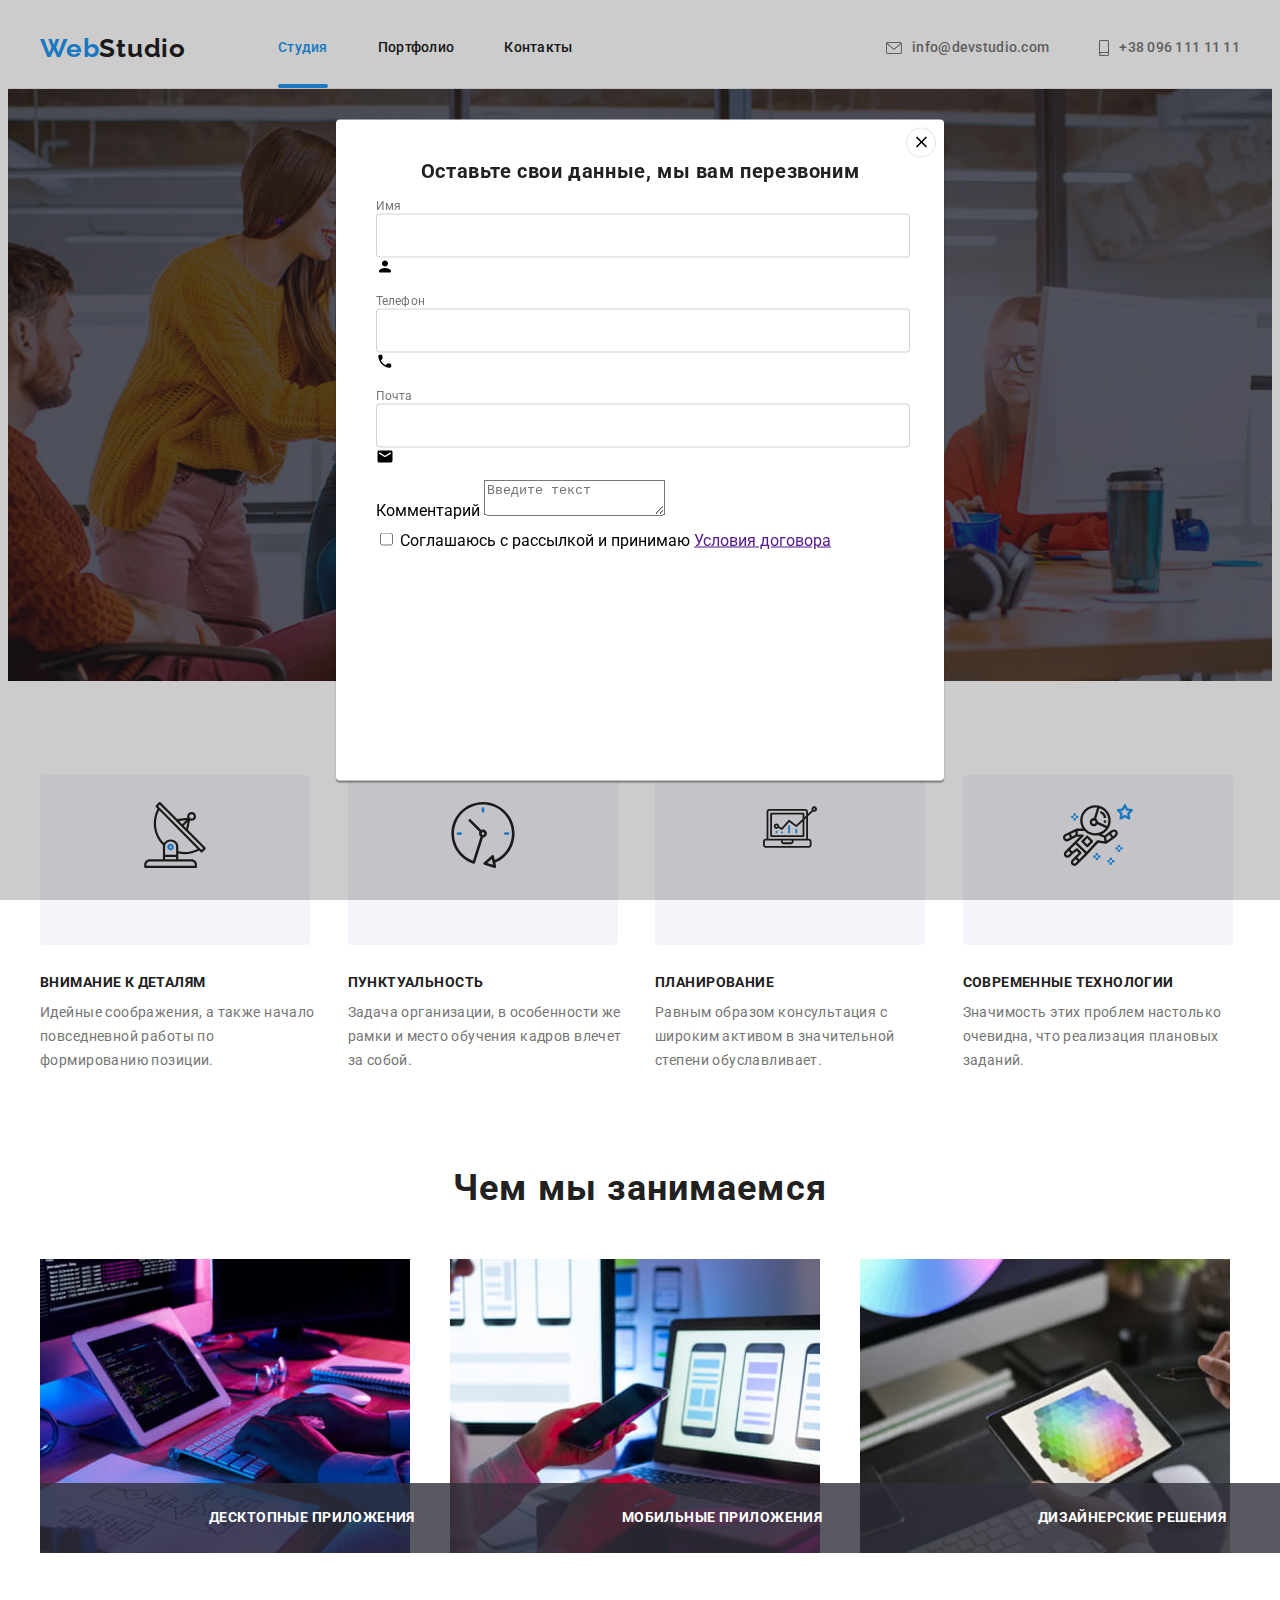
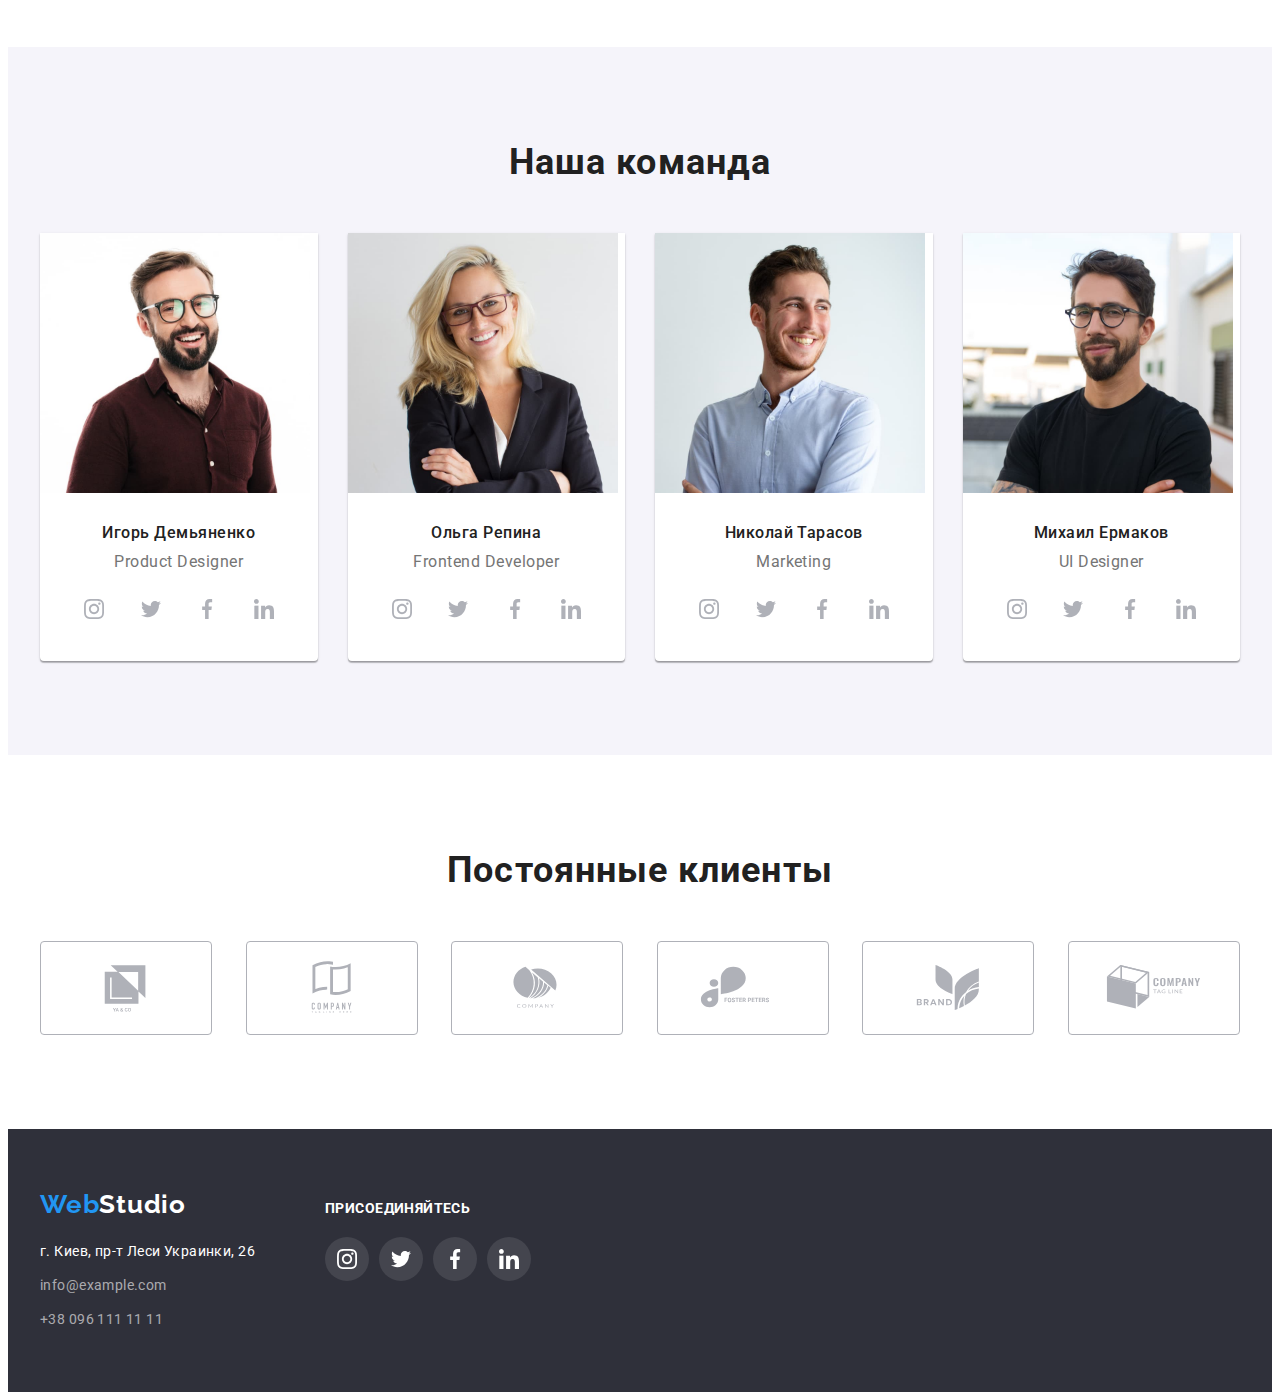
==== index.html @ 1678ad5c "Add contact form fields, svg icons" ====
<!DOCTYPE html>
<html lang="ru">
  <head>
    <meta charset="UTF-8" />
    <meta http-equiv="X-UA-Compatible" content="IE=edge" />
    <meta name="viewport" content="width=device-width, initial-scale=1.0" />
    <title>WebStudio</title>
    <link
      rel="stylesheet"
      href="https://cdnjs.cloudflare.com/ajax/libs/modern-normalize/1.1.0/modern-normalize.min.css"
      integrity="sha512-wpPYUAdjBVSE4KJnH1VR1HeZfpl1ub8YT/NKx4PuQ5NmX2tKuGu6U/JRp5y+Y8XG2tV+wKQpNHVUX03MfMFn9Q=="
      crossorigin="anonymous"
      referrerpolicy="no-referrer"
    />
    <link rel="preconnect" href="https://fonts.googleapis.com" />
    <link rel="preconnect" href="https://fonts.gstatic.com" crossorigin />
    <link
      href="https://fonts.googleapis.com/css2?family=Raleway:wght@700&family=Roboto:wght@400;500;700;900&display=swap"
      rel="stylesheet"
    />

    <link rel="stylesheet" href="./css/styles.css" />
  </head>
  <body>
    <header class="header">
      <div class="container header-container">
        <a class="header-logo link" href="" lang="en"
          >Web<span class="header-logo-secondary">Studio</span></a
        >
        <nav class="navigation">
          <ul class="nav-list list">
            <li class="nav-list-item">
              <a class="nav-list-link current header-text link" href="./index.html">Студия</a>
            </li>
            <li class="nav-list-item">
              <a class="nav-list-link header-text link" href="./portfolio.html">Портфолио</a>
            </li>
            <li class="nav-list-item">
              <a class="nav-list-link header-text link" href="">Контакты</a>
            </li>
          </ul>
        </nav>
        <ul class="contacts-list list">
          <li class="contacts-list-item">
            <a class="contacts-list-info header-text link" href="mailto:info@devstudio.com">
              <svg width="16" height="12">
                <use href="./images/sprite.svg#envelope"></use>
              </svg>
              info@devstudio.com
            </a>
          </li>
          <li class="contacts-list-item">
            <a class="contacts-list-info header-text link" href="tel:+380961111111">
              <svg width="10" height="16">
                <use href="./images/sprite.svg#smartphone"></use>
              </svg>
              +38 096 111 11 11</a
            >
          </li>
        </ul>
      </div>
    </header>

    <main>
      <!-- Hero -->
      <section class="hero">
        <div class="container">
          <h1 class="main-title">Эффективные решения для вашего бизнеса</h1>
          <button class="hero-btn" data-modal-open type="button">Заказать услугу</button>
        </div>
      </section>
      <!-- Features-->
      <section class="features section">
        <div class="container">
          <!-- нужно скрыть заголовок в css -->
          <h2 class="visually-hidden">Особенности</h2>

          <ul class="features-list list">
            <li class="features-list-item">
              <div class="features-list-icon">
                <svg width="66" height="70">
                  <use href="./images/sprite.svg#antenna"></use>
                </svg>
              </div>
              <h3 class="features-list-title">Внимание к деталям</h3>
              <p class="features-list-description">
                Идейные соображения, а также начало повседневной работы по формированию позиции.
              </p>
            </li>
            <li class="features-list-item">
              <div class="features-list-icon">
                <svg width="66" height="70">
                  <use href="./images/sprite.svg#clock"></use>
                </svg>
              </div>
              <h3 class="features-list-title">Пунктуальность</h3>
              <p class="features-list-description">
                Задача организации, в особенности же рамки и место обучения кадров влечет за собой.
              </p>
            </li>
            <li class="features-list-item">
              <div class="features-list-icon">
                <svg width="70" height="54">
                  <use href="./images/sprite.svg#diagram"></use>
                </svg>
              </div>
              <h3 class="features-list-title">Планирование</h3>
              <p class="features-list-description">
                Равным образом консультация с широким активом в значительной степени обуславливает.
              </p>
            </li>
            <li class="features-list-item">
              <div class="features-list-icon">
                <svg width="70" height="70">
                  <use href="./images/sprite.svg#astronaut"></use>
                </svg>
              </div>
              <h3 class="features-list-title">Современные технологии</h3>
              <p class="features-list-description">
                Значимость этих проблем настолько очевидна, что реализация плановых заданий.
              </p>
            </li>
          </ul>
        </div>
      </section>
      <!-- Jobs -->
      <section class="responsibilities">
        <div class="container">
          <h2 class="overtitle">Чем мы занимаемся</h2>
          <ul class="jobs-list list">
            <li class="jobs-list-item">
              <div class="jobs-list-item-wrapper">
                <img
                  src="./images/coding-process.jpg"
                  alt="разработка сайта"
                  width="370"
                  height="294"
                />
                <h3 class="jobs-list-item-description">Десктопные приложения</h3>
              </div>
            </li>
            <li class="jobs-list-item">
              <div class="jobs-list-item-wrapper">
                <img
                  class="jobs-list-item-img"
                  src="./images/adapting-process.jpg"
                  alt="адаптив сайта"
                  width="370"
                  height="294"
                />
                <h3 class="jobs-list-item-description">Мобильные приложения</h3>
              </div>
            </li>
            <li class="jobs-list-item">
              <div class="jobs-list-item-wrapper">
                <img
                  class="jobs-list-item-img"
                  src="./images/design-process.jpg"
                  alt="дизайн сайта"
                  width="370"
                  height="294"
                />

                <h3 class="jobs-list-item-description">Дизайнерские решения</h3>
              </div>
            </li>
          </ul>
        </div>
      </section>
      <!-- Our Team -->
      <section class="team section">
        <div class="container">
          <h2 class="overtitle">Наша команда</h2>
          <ul class="list team-list">
            <li class="team-list-item">
              <img
                class="team-list-img"
                src="./images/team-member1.jpg"
                alt="улыбающийся молодой темноволосый мужчина в очках"
                width="270"
                height="260"
              />
              <div class="team-text-content">
                <h3 class="team-list-title">Игорь Демьяненко</h3>
                <p class="team-list-description" lang="en">Product Designer</p>
                <ul class="social-list list">
                  <li class="social-list-item">
                    <a class="social-list-link link" href="">
                      <svg class="social-list-icon" width="20" height="20">
                        <use href="./images/sprite.svg#instagram"></use>
                      </svg>
                    </a>
                  </li>
                  <li class="social-list-item">
                    <a class="social-list-link link" href="">
                      <svg class="social-list-icon" width="20" height="20">
                        <use href="./images/sprite.svg#twitter"></use>
                      </svg>
                    </a>
                  </li>
                  <li class="social-list-item">
                    <a class="social-list-link link" href="">
                      <svg class="social-list-icon" width="20" height="20">
                        <use href="./images/sprite.svg#facebook"></use>
                      </svg>
                    </a>
                  </li>
                  <li class="social-list-item">
                    <a class="social-list-link link" href="">
                      <svg class="social-list-icon" width="20" height="20">
                        <use href="./images/sprite.svg#linkedin"></use>
                      </svg>
                    </a>
                  </li>
                </ul>
              </div>
            </li>

            <li class="team-list-item">
              <img
                class="team-list-img"
                src="./images/team-member2.jpg"
                alt="молодая улыбающаяся блондинка в очках"
                width="270"
                height="260"
              />
              <div class="team-text-content">
                <h3 class="team-list-title">Ольга Репина</h3>
                <p class="team-list-description" lang="en">Frontend Developer</p>
                <ul class="social-list list">
                  <li class="social-list-item">
                    <a class="social-list-link link" href="">
                      <svg class="social-list-icon" width="20" height="20">
                        <use href="./images/sprite.svg#instagram"></use>
                      </svg>
                    </a>
                  </li>
                  <li class="social-list-item">
                    <a class="social-list-link link" href="">
                      <svg class="social-list-icon" width="20" height="20">
                        <use href="./images/sprite.svg#twitter"></use>
                      </svg>
                    </a>
                  </li>
                  <li class="social-list-item">
                    <a class="social-list-link link" href="">
                      <svg class="social-list-icon" width="20" height="20">
                        <use href="./images/sprite.svg#facebook"></use>
                      </svg>
                    </a>
                  </li>
                  <li class="social-list-item">
                    <a class="social-list-link link" href="">
                      <svg class="social-list-icon" width="20" height="20">
                        <use href="./images/sprite.svg#linkedin"></use>
                      </svg>
                    </a>
                  </li>
                </ul>
              </div>
            </li>
            <li class="team-list-item">
              <img
                class="team-list-img"
                src="./images/team-member3.jpg"
                alt="кучерявый темноволосый парень с улыбкой на лице"
                width="270"
                height="260"
              />
              <div class="team-text-content">
                <h3 class="team-list-title">Николай Тарасов</h3>
                <p class="team-list-description" lang="en">Marketing</p>
                <ul class="social-list list">
                  <li class="social-list-item">
                    <a class="social-list-link link" href="">
                      <svg class="social-list-icon" width="20" height="20">
                        <use href="./images/sprite.svg#instagram"></use>
                      </svg>
                    </a>
                  </li>
                  <li class="social-list-item">
                    <a class="social-list-link link" href="">
                      <svg class="social-list-icon" width="20" height="20">
                        <use href="./images/sprite.svg#twitter"></use>
                      </svg>
                    </a>
                  </li>
                  <li class="social-list-item">
                    <a class="social-list-link link" href="">
                      <svg class="social-list-icon" width="20" height="20">
                        <use href="./images/sprite.svg#facebook"></use>
                      </svg>
                    </a>
                  </li>
                  <li class="social-list-item">
                    <a class="social-list-link link" href="">
                      <svg class="social-list-icon" width="20" height="20">
                        <use href="./images/sprite.svg#linkedin"></use>
                      </svg>
                    </a>
                  </li>
                </ul>
              </div>
            </li>
            <li class="team-list-item">
              <img
                class="team-list-img"
                src="./images/team-member4.jpg"
                alt="темноволосый парень в стильных очках "
                width="270"
                height="260"
              />
              <div class="team-text-content">
                <h3 class="team-list-title">Михаил Ермаков</h3>
                <p class="team-list-description">UI Designer</p>
                <ul class="social-list list">
                  <li class="social-list-item">
                    <a class="social-list-link link" href="">
                      <svg class="social-list-icon" width="20" height="20">
                        <use href="./images/sprite.svg#instagram"></use>
                      </svg>
                    </a>
                  </li>
                  <li class="social-list-item">
                    <a class="social-list-link link" href="">
                      <svg class="social-list-icon" width="20" height="20">
                        <use href="./images/sprite.svg#twitter"></use>
                      </svg>
                    </a>
                  </li>
                  <li class="social-list-item">
                    <a class="social-list-link link" href="">
                      <svg class="social-list-icon" width="20" height="20">
                        <use href="./images/sprite.svg#facebook"></use>
                      </svg>
                    </a>
                  </li>
                  <li class="social-list-item">
                    <a class="social-list-link link" href="">
                      <svg class="social-list-icon" width="20" height="20">
                        <use href="./images/sprite.svg#linkedin"></use>
                      </svg>
                    </a>
                  </li>
                </ul>
              </div>
            </li>
          </ul>
        </div>
      </section>

      <section class="client">
        <div class="container">
          <h2 class="overtitle">Постоянные клиенты</h2>
          <ul class="clients-list list">
            <li class="clients-list-item link">
              <a class="clients-list-link" href="">
                <svg class="clients-list-logo" width="106" height="60">
                  <use class="clients-list-icon" href="./images/sprite.svg#logo-company1"></use>
                </svg>
              </a>
            </li>
            <li class="clients-list-item link">
              <a class="clients-list-link" href="">
                <svg class="clients-list-logo" width="106" height="60">
                  <use href="./images/sprite.svg#logo-company2"></use>
                </svg>
              </a>
            </li>
            <li class="clients-list-item link">
              <a class="clients-list-link" href="">
                <svg class="clients-list-logo" width="106" height="60">
                  <use href="./images/sprite.svg#logo-company3"></use>
                </svg>
              </a>
            </li>
            <li class="clients-list-item link">
              <a class="clients-list-link" href="">
                <svg class="clients-list-logo" width="106" height="60">
                  <use href="./images/sprite.svg#logo-company4"></use>
                </svg>
              </a>
            </li>
            <li class="clients-list-item link">
              <a class="clients-list-link" href="">
                <svg class="clients-list-logo" width="106" height="60">
                  <use href="./images/sprite.svg#logo-company5"></use>
                </svg>
              </a>
            </li>
            <li class="clients-list-item link">
              <a class="clients-list-link" href="">
                <svg class="clients-list-logo" width="106" height="60">
                  <use href="./images/sprite.svg#logo-company6"></use>
                </svg>
              </a>
            </li>
          </ul>
        </div>
      </section>
    </main>

    <footer class="footer">
      <div class="container footer-container">
        <div class="footer-address-info">
          <a class="footer-logo link" href="" lang="en"
            >Web<span class="footer-logo-secondary">Studio</span></a
          >
          <address>
            <ul class="address-list list">
              <li class="address-list-item">
                <a
                  class="address-list-text address-list-residence link"
                  href="https://goo.gl/maps/z7eLqG4QKiJEJie86"
                  target="_blank"
                  rel="noopener noreferrer"
                  >г. Киев, пр-т Леси Украинки, 26</a
                >
              </li>
              <li class="address-list-item">
                <a
                  class="address-list-text address-list-contacts link"
                  href="mailto:info@example.com"
                  >info@example.com</a
                >
              </li>
              <li class="address-list-item">
                <a class="address-list-text address-list-contacts link" href="tel:+380961111111"
                  >+38 096 111 11 11</a
                >
              </li>
            </ul>
          </address>
        </div>
        <div class="footer-social-info">
          <b class="footer-social-info-title">присоединяйтесь</b>
          <ul class="social-list list">
            <li class="social-list-item">
              <a class="social-list-link footer-social-list-link link" href="">
                <svg class="footer-social-list-icon" width="20" height="20">
                  <use href="./images/sprite.svg#instagram"></use>
                </svg>
              </a>
            </li>
            <li class="social-list-item">
              <a class="social-list-link footer-social-list-link link" href="">
                <svg class="footer-social-list-icon" width="20" height="20">
                  <use href="./images/sprite.svg#twitter"></use>
                </svg>
              </a>
            </li>
            <li class="social-list-item">
              <a class="social-list-link footer-social-list-link link" href="">
                <svg class="footer-social-list-icon" width="20" height="20">
                  <use href="./images/sprite.svg#facebook"></use>
                </svg>
              </a>
            </li>
            <li class="social-list-item">
              <a class="social-list-link footer-social-list-link link" href="">
                <svg class="footer-social-list-icon" width="20" height="20">
                  <use href="./images/sprite.svg#linkedin"></use>
                </svg>
              </a>
            </li>
          </ul>
        </div>
      </div>
    </footer>
    <div class="backdrop" data-modal>
      <div class="modal">
        <button class="modal-button" data-modal-close>
          <svg class="modal-close-icon" width="18" height="18">
            <use href="./images/sprite.svg#close-icon"></use>
          </svg>
        </button>

        <form class="contact-form">
          <b class="contact-form-message">Оставьте свои данные, мы вам перезвоним</b>

          <label class="contact-form-field" for="name">
            <span class="contact-form-field-title">Имя</span>
            <div class="contact-form-input-wrapper">
              <input class="contact-form-input" type="text" name="customer_name" id="name" />
              <svg class="contact-form-input-logo" width="18" height="18">
                <use href="./images/sprite.svg#contact-form-name-icon"></use>
              </svg>
            </div>
          </label>

          <label class="contact-form-field" for="tel">
            <span class="contact-form-field-title">Телефон</span>
            <div class="contact-form-input-wrapper">
              <input class="contact-form-input" type="tel" name="customer_tel" id="tel" />
              <svg class="contact-form-input-logo" width="18" height="18">
                <use href="./images/sprite.svg#contact-form-phone-icon"></use>
              </svg>
            </div>
          </label>
          <label class="contact-form-field" for="email">
            <span class="contact-form-field-title">Почта</span>
            <div class="contact-form-input-wrapper">
              <input class="contact-form-input" type="email" name="customer_email" id="email" />
              <svg class="contact-form-input-logo" width="18" height="18">
                <use href="./images/sprite.svg#contact-form-email-icon"></use>
              </svg>
            </div>
          </label>
          <label class="contact-form-field">
            Комментарий
            <textarea
              class="contact-form-comment"
              name="user-comment"
              placeholder="Введите текст"
            ></textarea>
          </label>

          <div class="contact-form-checkbox-wrapper">
            <input
              name="accept-policy"
              type="checkbox"
              class="contact-form-checkbox"
              id=""
              required
            />
            <label for="" class="contact-form-checkbox-label">
              Соглашаюсь с рассылкой и принимаю <a href="">Условия договора</a>
            </label>
          </div>
        </form>
      </div>
    </div>
    <script src="./js/modal.js"></script>
  </body>
</html>
---- css/styles.css ----
:root {
  --primary-font-family: Roboto, sans-serif;
  --secondary-font-family: Raleway, sans-serif;
  --primary-text-color-theme-dark: #757575;
  --secondary-text-color-theme-dark: #212121;
  --primary-text-color-theme-light: #ffffff;
  --secondary-text-color-theme-light: rgba(255, 255, 255, 0.6);
  --primary-background-color-theme-dark: #2f303a;
  --secondary-background-color-theme-light: #f5f4fa;
  --logo-main-color: #2196f3;
  --header-border-color: #ececec;
  --header-logo-secondary-color: #212121;
  --bg-overlay-dark: rgba(47, 48, 58, 0.4);
  --btn-shadow-color: rgba(0, 0, 0, 0.15);
  --card-shadow-primary-color: rgba(0, 0, 0, 0.12);
  --card-shadow-secondary-color: rgba(0, 0, 0, 0.2);
  --portfolio-card-border-color: #eeeeee;
  --accent-color: #2196f3;
  --icon-color: #afb1b8;
  --footer-bg-icon-primary-color: rgba(255, 255, 255, 0.1);
  --overlay-color: rgba(33, 150, 243, 0.9);
  --card-set-gap: 30px;
  --transition-timing-function: cubic-bezier(0.4, 0, 0.2, 1);
  --jobs-list-item-description-background: rgba(47, 48, 58, 0.8);
}

/* 15 padding 1170 width  */
body {
  font-family: var(--primary-font-family);
}
h1,
h2,
h3,
h4,
h5,
h6,
p {
  margin-top: 0;
  margin-bottom: 0;
}
ul,
ol {
  margin-top: 0;
  margin-bottom: 0;
  padding-left: 0;
}
img {
  display: block;
  max-width: 100%;
  height: auto;
}
address {
  font-style: normal;
}
.list {
  list-style: none;
}
.link {
  text-decoration: none;
}
/* START COMPONENTS */
.container {
  width: 1200px;
  padding-left: 15px;
  padding-right: 15px;
  margin-left: auto;
  margin-right: auto;
}
.section {
  padding-top: 94px;
  padding-bottom: 94px;
}
.overtitle {
  margin-bottom: 50px;
  font-weight: 700;
  font-size: 36px;
  line-height: 1.17;
  text-align: center;
  letter-spacing: 0.03em;
  color: var(--secondary-text-color-theme-dark);
}

/* END COMPONENTS */

/* ========= START HEADER =========*/
.header {
  border-bottom: 1px solid var(--header-border-color);
}
.header-container {
  display: flex;
  align-items: center;
}

.nav-list {
  display: flex;
  text-align: center;
}

.contacts-list {
  display: flex;
  margin-left: auto;
}
.contacts-list-item:first-child {
  margin-right: 50px;
}

.header-logo {
  margin-right: 92px;
  font-family: Raleway;
  font-weight: 700;
  font-size: 26px;
  line-height: 1.19;
  letter-spacing: 0.03em;
  color: var(--logo-main-color);
}
.nav-list-link {
  display: block;
  padding-top: 32px;
  padding-bottom: 32px;

  color: var(--secondary-text-color-theme-dark);

  transition: color 250ms var(--transition-timing-function);
}
.nav-list-item:not(:last-child) {
  margin-right: 50px;
}
.header-logo-secondary {
  color: var(--secondary-text-color-theme-dark);
}
.header-text {
  font-weight: 500;
  font-size: 14px;
  line-height: 1.14;
  letter-spacing: 0.02em;
}

.nav-list-link:hover,
.nav-list-link:focus {
  color: var(--accent-color);
}
.nav-list-link.current {
  position: relative;
  color: var(--accent-color);
}
a.current::after {
  position: absolute;
  content: "";
  display: block;
  height: 4px;
  width: 100%;
  background: #2196F3;
  border-radius: 2px;

  transform: translateY(28px);
}
.contacts-list-info {
  display: flex;
  justify-content: center;
  align-items: center;

  padding-top: 32px;
  padding-bottom: 32px;

  color: var(--primary-text-color-theme-dark);
  transition: color 250ms var(--transition-timing-function);
  
}
.contacts-list-info > svg {
  margin-right: 10px;
  fill: var(--primary-text-color-theme-dark);

  transition: fill 250ms var(--transition-timing-function);
}
.contacts-list-info:hover,
.contacts-list-info:focus {
  color: var(--accent-color);
}
.contacts-list-info:hover > svg,
.contacts-list-info:focus > svg {
  fill: var(--accent-color);
}
/* ========= END HEADER =========*/
/* ========= START HERO =========*/
.hero {
  background-image: linear-gradient(var(--bg-overlay-dark), var(--bg-overlay-dark)),
    url(../images/hero-bg.jpg);
  background-size: cover;
  background-repeat: no-repeat;
  background-position: center;
  background-color: var(--primary-background-color-theme-dark);
  padding-top: 200px;
  padding-bottom: 200px;
  text-align: center;
}
.main-title {
  max-width: 696px;
  margin-left: auto;
  margin-right: auto;
  margin-bottom: 30px;

  font-weight: 900;
  font-size: 44px;
  line-height: 1.36;
  text-align: center;
  letter-spacing: 0.06em;
  text-transform: uppercase;
  color: var(--primary-text-color-theme-light);
}
.hero-btn {
  display: inline-block;
  min-width: 200px;
  padding: 6px 30px;
  border: none;
  cursor: pointer;

  font-family: inherit;
  font-weight: 700;
  font-size: 16px;
  line-height: 1.88;
  text-align: center;
  letter-spacing: 0.06em;
  border-radius: 4px;
  color: var(--primary-text-color-theme-light);
  box-shadow: 0px 4px 4px var(--btn-shadow-color);
  background-color: var(--accent-color);

  transition: background-color 250ms var(--transition-timing-function);
}
.hero-btn:hover,
.hero-btn:focus {
  background-color: #188ce8;
}
/* END HERO */
/* START FEATURES */
.visually-hidden {
  position: absolute;
  width: 1px;
  height: 1px;
  margin: -1px;
  padding: 0;
  overflow: hidden;
  border: 0;
  clip: rect(0 0 0 0);
}

.features-list {
  display: flex;
  flex-wrap: wrap;
  margin-left: calc(-1 * var(--card-set-gap));
}

.features-list-icon {
  width: 270px;
  height: 120px;

  padding-top: 25px;
  padding-bottom: 25px;
  margin-bottom: var(--card-set-gap);
  text-align: center;

  background-color: var(--secondary-background-color-theme-light);
  border-radius: 4px;
}

.features-list-item {
  flex-basis: calc(100% / 4 - 30px);
  margin-left: var(--card-set-gap);
}

.features-list-title {
  margin-bottom: 10px;
  font-weight: 700;
  font-size: 14px;
  line-height: 1.14;
  letter-spacing: 0.03em;
  text-transform: uppercase;
  color: var(--secondary-text-color-theme-dark);
}

.features-list-description {
  font-weight: 400;
  font-size: 14px;
  line-height: 1.71;
  letter-spacing: 0.03em;
  color: var(--primary-text-color-theme-dark);
}

/*END FEATURES */

/* START RESPONSIBILITIES */
.responsibilities {
  padding-bottom: 94px;
}
.jobs-list {
  display: flex;
}
.jobs-list-item {
  flex-basis: calc(100% / 3);
}

.jobs-list-item:not(:nth-child(3n + 1)) {
  margin-left: var(--card-set-gap);
}

  .jobs-list-item-wrapper {
    position: relative;
  }
  .jobs-list-item-description {
    position: absolute;
    bottom:0;
    width: 100%;

    padding: 27px 82px;

    font-weight: 700;
    font-size: 14px;
    line-height: 1.14;
    text-align: center;
    letter-spacing: 0.03em;
    text-transform: uppercase;
    color: var(--primary-text-color-theme-light);
    background: var(--jobs-list-item-description-background);
  
  }
/* END RESPONSIBILITIES */

/* START OUT TEAM */
.team {
  background-color: var(--secondary-background-color-theme-light);
}
.team-list {
  display: flex;
  flex-wrap: wrap;
  margin-left: calc(-1 * var(--card-set-gap));
}
.team-list-item {
  flex-basis: calc(100% / 4 - var(--card-set-gap));
  margin-left: var(--card-set-gap);
  background: #ffffff;
  box-shadow: 0px 1px 3px var(--card-shadow-primary-color), 0px 1px 1px rgba(0, 0, 0, 0.14),
    0px 2px 1px var(--card-shadow-secondary-color);
  border-radius: 0px 0px 4px 4px;
}

.team-text-content {
  padding: 30px 32px;
}

.team-list-title {
  margin-bottom: 10px;
  font-weight: 500;
  font-size: 16px;
  line-height: 1.19;
  text-align: center;
  letter-spacing: 0.03em;
  color: var(--secondary-text-color-theme-dark);
}
.team-list-description {
  margin-bottom: 16px;
  font-weight: 400;
  font-size: 16px;
  line-height: 1.19;
  text-align: center;
  letter-spacing: 0.03em;
  color: var(--primary-text-color-theme-dark);
}
.social-list {
  display: flex;
  justify-content: space-between;
}
.social-list-link {
  display: flex;
  justify-content: center;
  align-items: center;
  width: 44px;
  height: 44px;
  border-radius: 50%;

  transition: background-color 250ms var(--transition-timing-function) ;
}

.social-list-icon {
  fill: var(--icon-color);
  
  transition: fill 250ms var(--transition-timing-function);
}
.social-list-link:hover,
.social-list-link:focus {
  background-color: var(--accent-color);
}

.social-list-link:hover .social-list-icon,
.social-list-link:focus .social-list-icon {
  fill: var(--primary-text-color-theme-light);
}

/* ========= END OUR TEAM =========*/

/* ========= START CLIENTS =========*/
.client {
  padding-top: 94px;
  padding-bottom: 94px;
}
.clients-list {
  display: flex;
  justify-content: space-between;
}
.clients-list-item {
  width: 170px;
  height: 92px;

  border: 1px solid var(--icon-color);
  border-radius: 4px;

  transition: border-color 250ms var(--transition-timing-function);
}
.clients-list-logo {
  fill: var(--icon-color);
}
.clients-list-link {
  display: flex;
  justify-content: center;
  align-items: center;
  width: 100%;
  height: 100%;
}
.clients-list-logo {
  display: block;

  transition: fill 250ms var(--transition-timing-function), border-color 250ms var(--transition-timing-function);
}
.clients-list-item:hover,
.clients-list-item:focus {
  border-color: var(--accent-color);
}

.clients-list-link:hover .clients-list-logo,
.clients-list-link:focus .clients-list-logo {
  fill: var(--accent-color);
}

/* ========= END CLIENTS =========*/

/* ========= START FOOTER =========*/
.footer {
  background-color: var(--primary-background-color-theme-dark);
  padding-top: 60px;
  padding-bottom: 60px;
}
.footer-logo {
  display: inline-block;
  margin-bottom: 20px;

  font-family: var(--secondary-font-family);
  font-weight: 700;
  font-size: 26px;
  line-height: 1.19;
  letter-spacing: 0.03em;
  color: var(--logo-main-color);
}
.address-list-item:not(:last-child) {
  margin-bottom: 10px;
}

.footer-logo-secondary {
  color: var(--primary-text-color-theme-light);
}
.address-list-text {
  font-weight: 400;
  font-size: 14px;
  line-height: 1.71;
  letter-spacing: 0.03em;
}
.address-list-residence {
  color: var(--primary-text-color-theme-light);
}
.address-list-contacts {
  color: var(--secondary-text-color-theme-light);
}
.footer-container {
  display: flex;
  align-items: baseline;
}
.footer-address-info {
  margin-right: 70px;
}

.footer-social-info-title {
  display: block;
  margin-bottom: 20px;
  font-weight: 700;
  font-size: 14px;
  line-height: 1.14;
  letter-spacing: 0.03em;
  text-transform: uppercase;
  color: var(--primary-text-color-theme-light);
}

.footer-social-list-icon {
  fill: var(--primary-text-color-theme-light);
}
.footer-social-list-link {
  background-color: var(--footer-bg-icon-primary-color);
}
footer .social-list-item:not(:last-child) {
  margin-right: 10px;
}

/* ========= END FOOTER =========*/

/* ========= START PORTFOLIO FILTER =========*/
.filter {
  display: flex;
  justify-content: center;
  align-items: center;

  margin-bottom: 34px;
}
.filter-item:not(:last-child) {
  margin-right: 8px;
}
.main-option {
  min-width: 73px;
}
.secondary-option {
  min-width: 128px;
}

.filter-item-btn {
  padding: 4px 20px;

  font-family: inherit;
  font-weight: 500;
  font-size: 16px;
  line-height: 1.63;
  text-align: center;
  letter-spacing: 0.03em;
  color: var(--secondary-text-color-theme-dark);
  background-color: var(--secondary-background-color-theme-light);

  border: none;
  border-radius: 4px;

  transition: color 250ms var(--transition-timing-function), background-color 250ms var(--transition-timing-function), box-shadow 250ms var(--transition-timing-function);
}
.filter-item-btn:hover,
.filter-item-btn:focus {
  color: var(--primary-text-color-theme-light);
  background-color: var(--accent-color);
  box-shadow: 0px 3px 1px rgba(0, 0, 0, 0.1), 0px 1px 2px rgba(0, 0, 0, 0.08),
    0px 2px 2px rgba(0, 0, 0, 0.12);
  cursor: pointer;
}
/* END PORTFOLIO FILTER */

/* START PORTFOLIO SAMPLES */
.samples-list {
  display: flex;
  flex-wrap: wrap;
  margin-left: calc(-1 * var(--card-set-gap));
  margin-bottom: calc(-1 * var(--card-set-gap));
}

.samples-list-item {
  flex-basis: calc(100% / 3 - var(--card-set-gap));
  margin-left: var(--card-set-gap);
  margin-bottom: var(--card-set-gap);
}

.portfolio-card-info {
  padding: 20px 24px;

  border: 1px solid var(--portfolio-card-border-color);
  border-top: none;
}
.samples-list-link {
  transition: box-shadow 250ms var(--transition-timing-function);
}


.samples-list-link:hover,
.samples-list-link:focus {
  display: block;
  box-shadow: 0px 1px 1px rgba(0, 0, 0, 0.12), 0px 4px 4px rgba(0, 0, 0, 0.06),
    1px 4px 6px rgba(0, 0, 0, 0.16);
}

.portfolio-card-info .samples-list-title {
  margin-bottom: 4px;

  font-weight: 700;
  font-size: 18px;
  line-height: 2;
  letter-spacing: 0.06em;
  color: var(--secondary-text-color-theme-dark);
}

.samples-list-description {
  font-weight: 400;
  font-size: 16px;
  line-height: 1.88;
  letter-spacing: 0.03em;
  color: var(--primary-text-color-theme-dark);
}
.samples-list-link-wrapper {
  position: relative;
  overflow: hidden;
}

.overlay {
  position: absolute;
  
  top: 0;
  left: 0;
  width: 100%;
  height: 100%;
  padding: 62px 24px;
  font-weight: 400;
  font-size: 18px;
  line-height: 1.56;
  letter-spacing: 0.03em;
  color: var(--primary-text-color-theme-light);
  background-color: var(--overlay-color);
  overflow: auto;
  transform: translateY(100%);
  transition: transform 250ms var(--transition-timing-function);
  
}
.samples-list-link:hover .overlay,
.samples-list-link:focus .overlay{
  transform: translateY(0%);
}

/* ========= END PORTFOLIO SAMPLES =========*/

/* START BACKDROP & MODAL  */
.backdrop {
  position: fixed;
  top: 0;
  left: 0;
  width: 100vw;
  height: 100vh;
  background: rgba(0, 0, 0, 0.2);
  transition: opacity 250ms var(--transition-timing-function), visibility 250ms var(--transition-timing-function);
}

.modal {
  position: absolute;
  top: 50%;
  left:50%;
  transform: translate(-50%, -50%);
  padding: 40px;
  width: 528px;
  height: 581px;
  background-color: #FFFFFF;
  box-shadow: 0px 1px 3px rgba(0, 0, 0, 0.12),
  0px 1px 1px rgba(0, 0, 0, 0.14),
  0px 2px 1px rgba(0, 0, 0, 0.2);
  border-radius: 4px;
}
.modal-button {
  
  position: absolute;
  top: 8px;
  right: 8px;
  display: flex;
  justify-content: center;
  align-items: center;
  width: 30px;
  height: 30px;
  border-radius: 50%;
  border: 1px solid rgba(0, 0, 0, 0.1);
  background: #FFFFFF;
  padding: 0;
  cursor: pointer;
}

.backdrop.is-hidden {
  opacity: 0;
  visibility: hidden;
  pointer-events: none;
  
}

.contact-form-message {
  display: block;
  margin-bottom: 12px;
  text-align: center;

  font-weight: 700;
  font-size: 20px;
  line-height: 1.15;
  letter-spacing: 0.03em;
  color: var(--secondary-text-color-theme-dark);
}
.contact-form-field {
  display: block;
  margin-bottom: 10px;
  
}
.contact-form-input {
  /* margin-top: 4px; */
  width: 100%;
  height: 40px;
  border: 1px solid rgba(33, 33, 33, 0.2);
  border-radius: 4px;
}
.contact-form-field-title {
  margin-bottom: 4px;
  font-weight: 400;
  font-size: 12px;
  line-height: 1.17;
  letter-spacing: 0.01em;
  color: var(--primary-text-color-theme-dark);

}
/* END BACKDROP & MODAL */
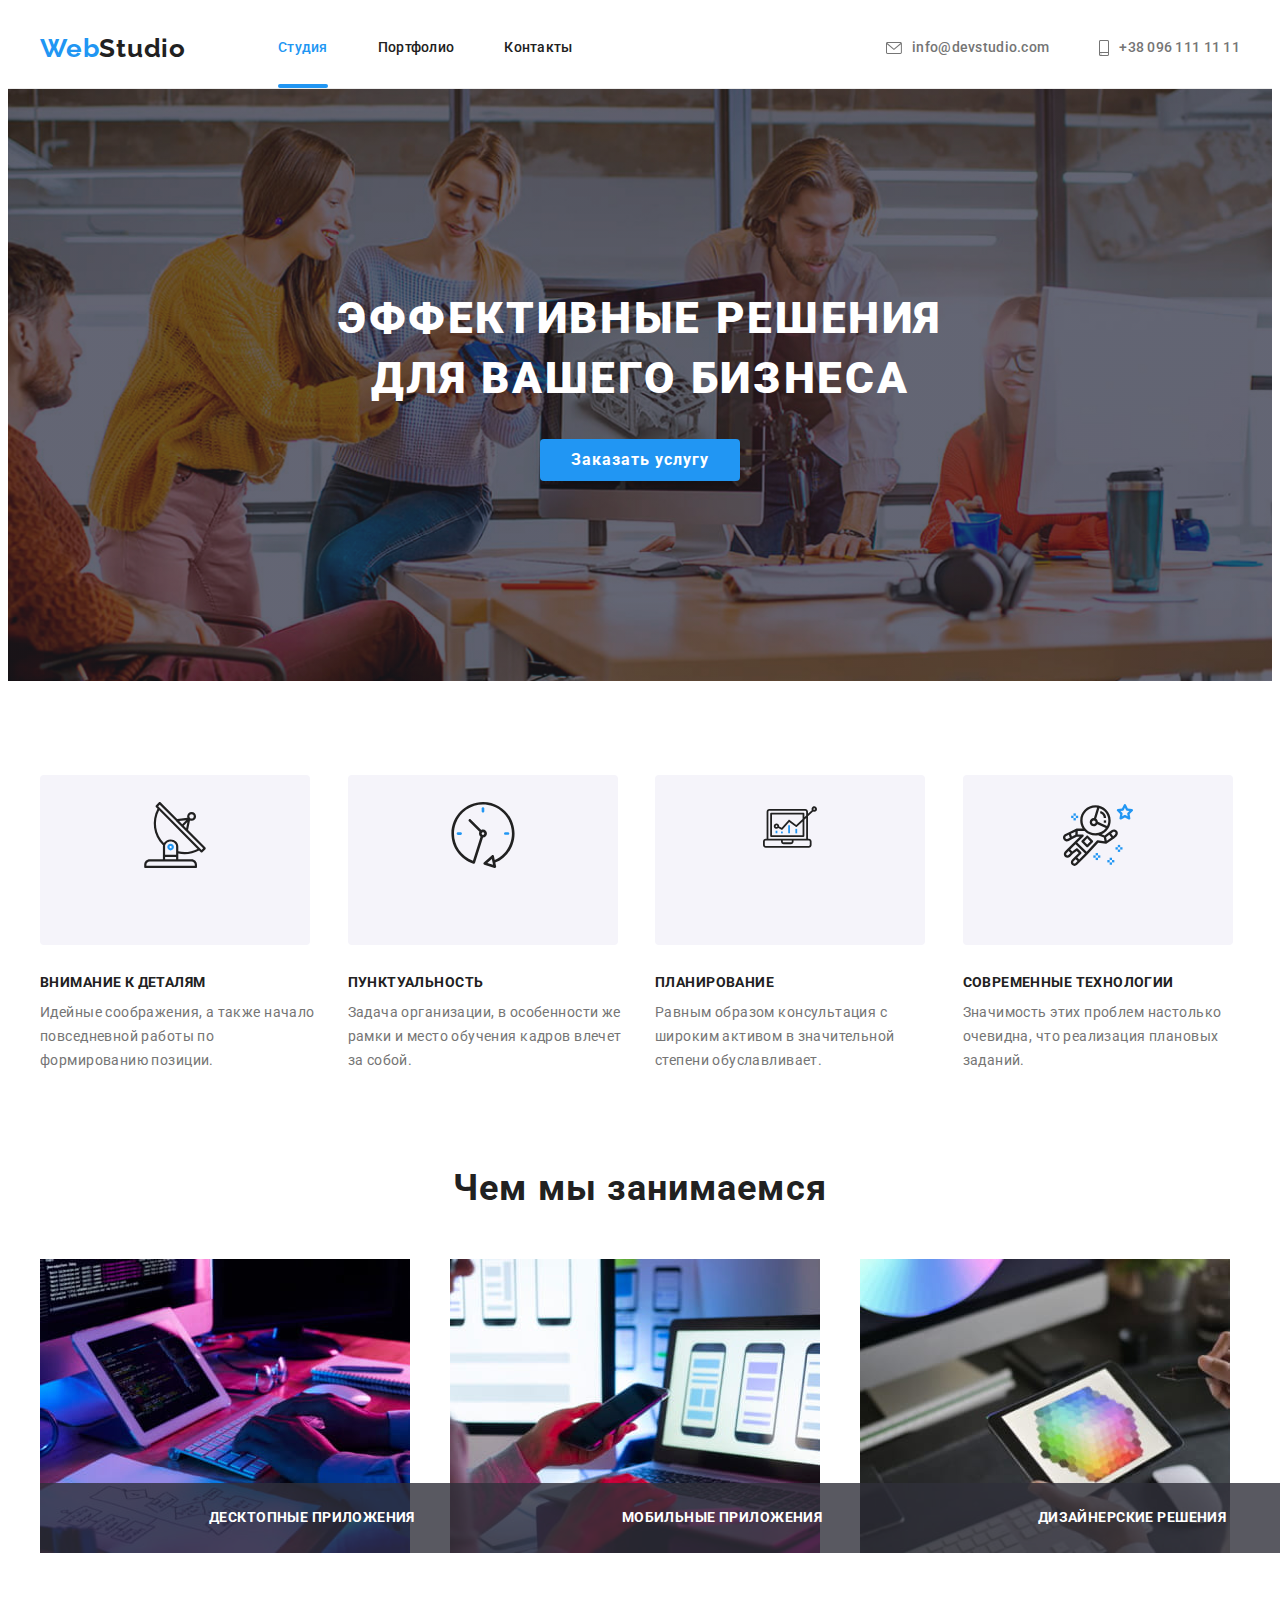
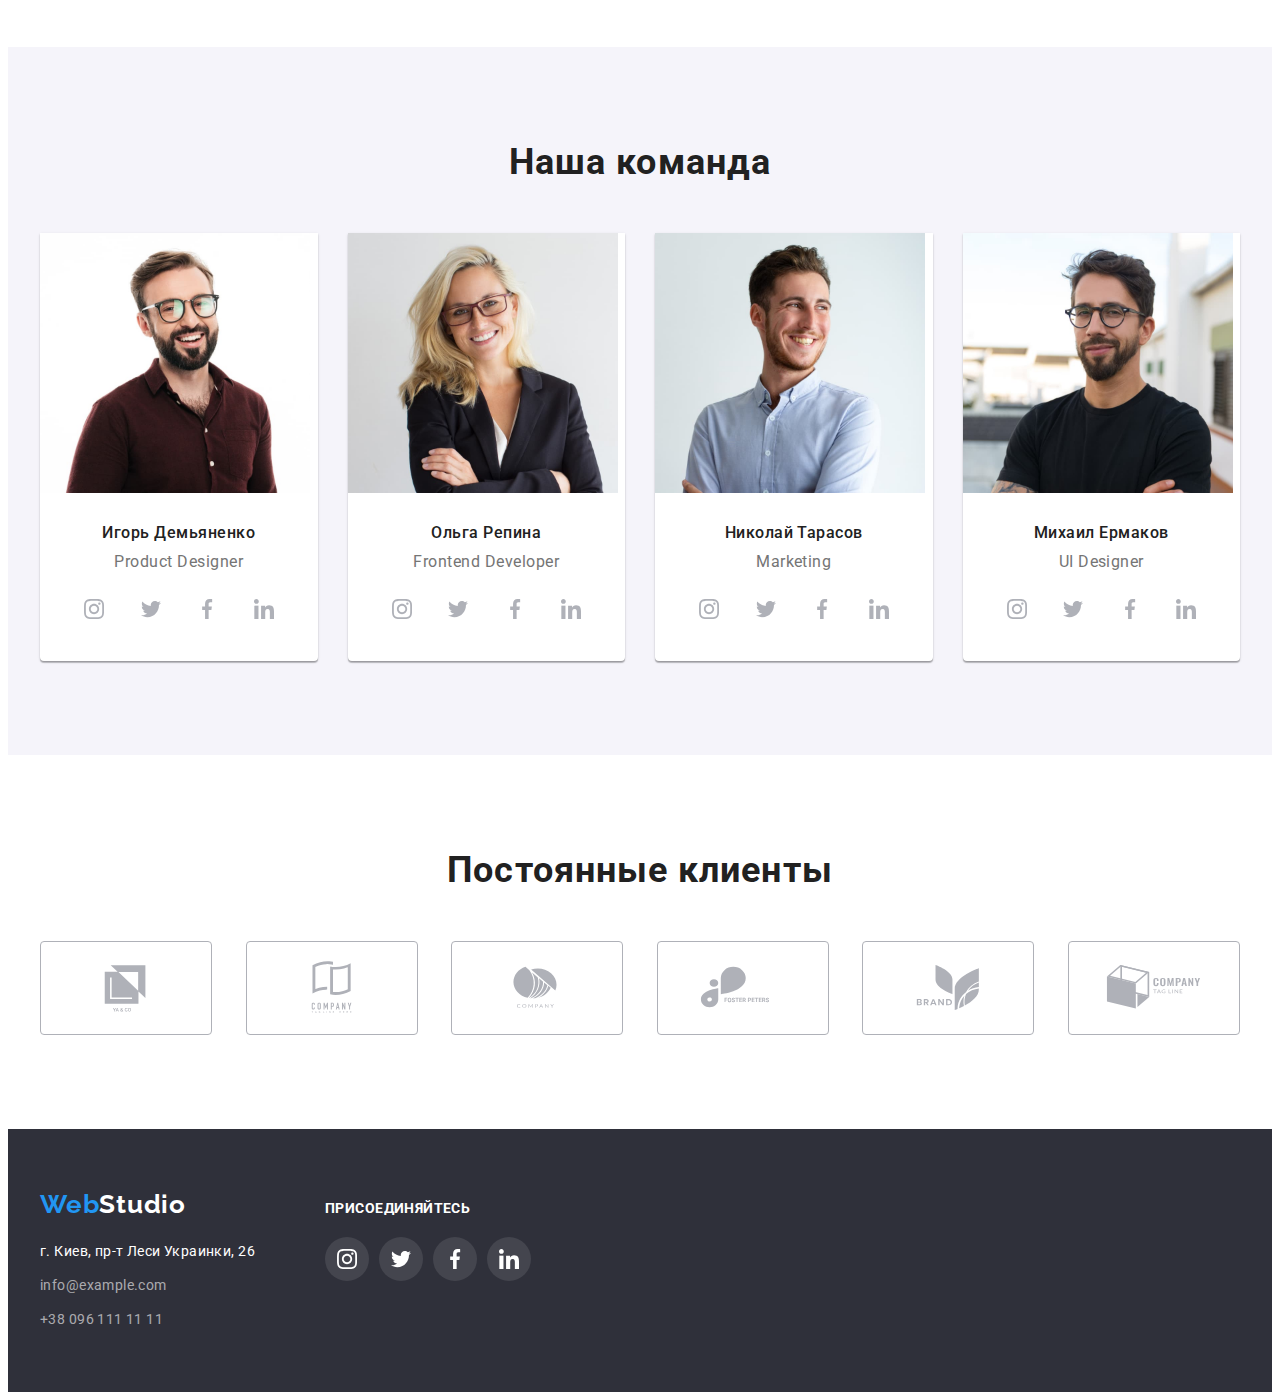
==== commit 1ff72832: "Add transitions for hover/focus for modal, fixes on form icons color" ====
--- a/index.html
+++ b/index.html
@@ -467,7 +467,7 @@
         </div>
       </div>
     </footer>
-    <div class="backdrop" data-modal>
+    <div class="backdrop is-hidden" data-modal>
       <div class="modal">
         <button class="modal-button" data-modal-close>
           <svg class="modal-close-icon" width="18" height="18">
@@ -480,33 +480,33 @@
 
           <label class="contact-form-field" for="name">
             <span class="contact-form-field-title">Имя</span>
-            <div class="contact-form-input-wrapper">
+            <span class="contact-form-input-wrapper">
               <input class="contact-form-input" type="text" name="customer_name" id="name" />
               <svg class="contact-form-input-logo" width="18" height="18">
                 <use href="./images/sprite.svg#contact-form-name-icon"></use>
               </svg>
-            </div>
+            </span>
           </label>
 
           <label class="contact-form-field" for="tel">
             <span class="contact-form-field-title">Телефон</span>
-            <div class="contact-form-input-wrapper">
+            <span class="contact-form-input-wrapper">
               <input class="contact-form-input" type="tel" name="customer_tel" id="tel" />
               <svg class="contact-form-input-logo" width="18" height="18">
                 <use href="./images/sprite.svg#contact-form-phone-icon"></use>
               </svg>
-            </div>
+            </span>
           </label>
           <label class="contact-form-field" for="email">
             <span class="contact-form-field-title">Почта</span>
-            <div class="contact-form-input-wrapper">
+            <span class="contact-form-input-wrapper">
               <input class="contact-form-input" type="email" name="customer_email" id="email" />
               <svg class="contact-form-input-logo" width="18" height="18">
                 <use href="./images/sprite.svg#contact-form-email-icon"></use>
               </svg>
-            </div>
+            </span>
           </label>
-          <label class="contact-form-field">
+          <label class="contact-form-field-title">
             Комментарий
             <textarea
               class="contact-form-comment"
@@ -516,17 +516,31 @@
           </label>
 
           <div class="contact-form-checkbox-wrapper">
-            <input
-              name="accept-policy"
-              type="checkbox"
-              class="contact-form-checkbox"
-              id=""
-              required
-            />
-            <label for="" class="contact-form-checkbox-label">
-              Соглашаюсь с рассылкой и принимаю <a href="">Условия договора</a>
+            <label for="policy-checkbox" class="contact-form-checkbox-label">
+              <input
+                name="accept-policy"
+                type="checkbox"
+                class="contact-form-checkbox visually-hidden"
+                id="policy-checkbox"
+                required
+              />
+              <span class="contact-form-checkbox-icon contact-form-checkbox-icon-checked">
+                <svg class="" width="16" height="15">
+                  <use href="./images/sprite.svg#checkbox-checked"></use>
+                </svg>
+              </span>
+
+              <span class="contact-form-checkbox-icon contact-form-checkbox-icon-unchecked">
+                <svg class="icon-unchecked" width="16" height="15">
+                  <use href="./images/sprite.svg#checkbox-unchecked"></use>
+                </svg>
+              </span>
+
+              Соглашаюсь с рассылкой и принимаю&nbsp;
+              <a class="contact-form-checkbox-link" href="">Условия договора</a>
             </label>
           </div>
+          <button class="contact-form-submit-button" type="submit">Отправить</button>
         </form>
       </div>
     </div>
--- a/css/styles.css
+++ b/css/styles.css
@@ -675,6 +675,19 @@
   padding: 0;
   cursor: pointer;
 }
+.modal-close-icon {
+transition: fill 250ms var(--transition-timing-function);
+}
+.modal-button:hover,
+.modal-button:focus {
+  outline: none;
+}
+
+.modal-button:hover > .modal-close-icon,
+.modal-button:focus>.modal-close-icon
+ {
+  fill: var(--accent-color);
+}
 
 .backdrop.is-hidden {
   opacity: 0;
@@ -700,19 +713,130 @@
   
 }
 .contact-form-input {
-  /* margin-top: 4px; */
+  padding-left: 42px;
   width: 100%;
   height: 40px;
   border: 1px solid rgba(33, 33, 33, 0.2);
   border-radius: 4px;
+  outline: none;
+  transition: border-color 250ms var(--transition-timing-function) ;
+}
+.contact-form-input:focus {
+  border-color: var(--accent-color);
+}
+.contact-form-input-logo {
+  transition: fill 250ms var(--transition-timing-function);
+}
+.contact-form-input:focus + .contact-form-input-logo {
+  fill: #188ce8;
 }
 .contact-form-field-title {
-  margin-bottom: 4px;
+ 
   font-weight: 400;
   font-size: 12px;
   line-height: 1.17;
   letter-spacing: 0.01em;
   color: var(--primary-text-color-theme-dark);
-
-}
-/* END BACKDROP & MODAL */
+}
+.contact-form-input-wrapper{
+  position: relative;
+   margin-top: 4px;
+  display: block;
+
+}
+.contact-form-input-logo {
+  position: absolute;
+  top:0;
+  left:14px;
+  transform: translateY(50%);
+}
+.contact-form-comment {
+  width: 100%;
+  height: 120px;
+  margin-top: 4px;
+  margin-bottom: 20px;
+  padding: 16px 12px;
+  resize: none;
+  outline: none;
+  border: 1px solid rgba(33, 33, 33, 0.2);
+  box-sizing: border-box;
+  border-radius: 4px;
+  transition: border-color 250ms var(--transition-timing-function) ;
+}
+.contact-form-comment:focus {
+border-color: var(--accent-color);
+}
+.contact-form-comment::placeholder {
+  font-weight: 400;
+  font-size: 14px;
+  line-height: 1.14;
+  letter-spacing: 0.01em;
+  
+  color: rgba(117, 117, 117, 0.5);
+}
+
+.contact-form-checkbox-wrapper {
+  margin-bottom: 30px;
+  padding-left: 12px; 
+}
+
+.contact-form-checkbox-label {
+  position: relative;
+  display: flex;
+  align-items: center;
+  padding-left: 24px;
+}
+.contact-form-checkbox-label {
+  font-weight: 400;
+  font-size: 14px;
+  line-height: 1.71;
+  letter-spacing: 0.03em;
+  color: var(--primary-text-color-theme-dark);
+}
+
+.contact-form-checkbox-link {
+  color: #2196F3;
+}
+
+.contact-form-submit-button {
+  display: block;
+  margin: 0 auto;
+  padding: 10px 56px;
+  background: #188CE8;
+  box-shadow: 0px 4px 4px var(--btn-shadow-color);
+  border-radius: 4px;
+  border: none;
+  font-weight: 700;
+  font-size: 16px;
+  line-height: 1.88;
+  text-align: center;
+  letter-spacing: 0.06em;
+  color: var(--primary-text-color-theme-light);
+  cursor: pointer;
+  outline: none;
+}
+.contact-form-checkbox-icon {
+  position: absolute;
+  width: 16px;
+  height: 15px;
+  top: 50%;
+  left: 0;
+  transform: translateY(-50%);
+}
+.contact-form-checkbox:checked + .contact-form-checkbox-icon-checked{
+ opacity: 1;
+}
+.contact-form-checkbox:checked ~.contact-form-checkbox-icon-unchecked {
+  opacity: 0;
+}
+.contact-form-checkbox-icon-checked {
+  opacity: 0;
+}
+.icon-unchecked {
+  transition: fill 250ms var(--transition-timing-function);
+}
+ .contact-form-checkbox:focus ~ .contact-form-checkbox-icon-unchecked .icon-unchecked {
+  fill: var(--accent-color);
+ }
+
+/* END BACKDROP & MODAL*/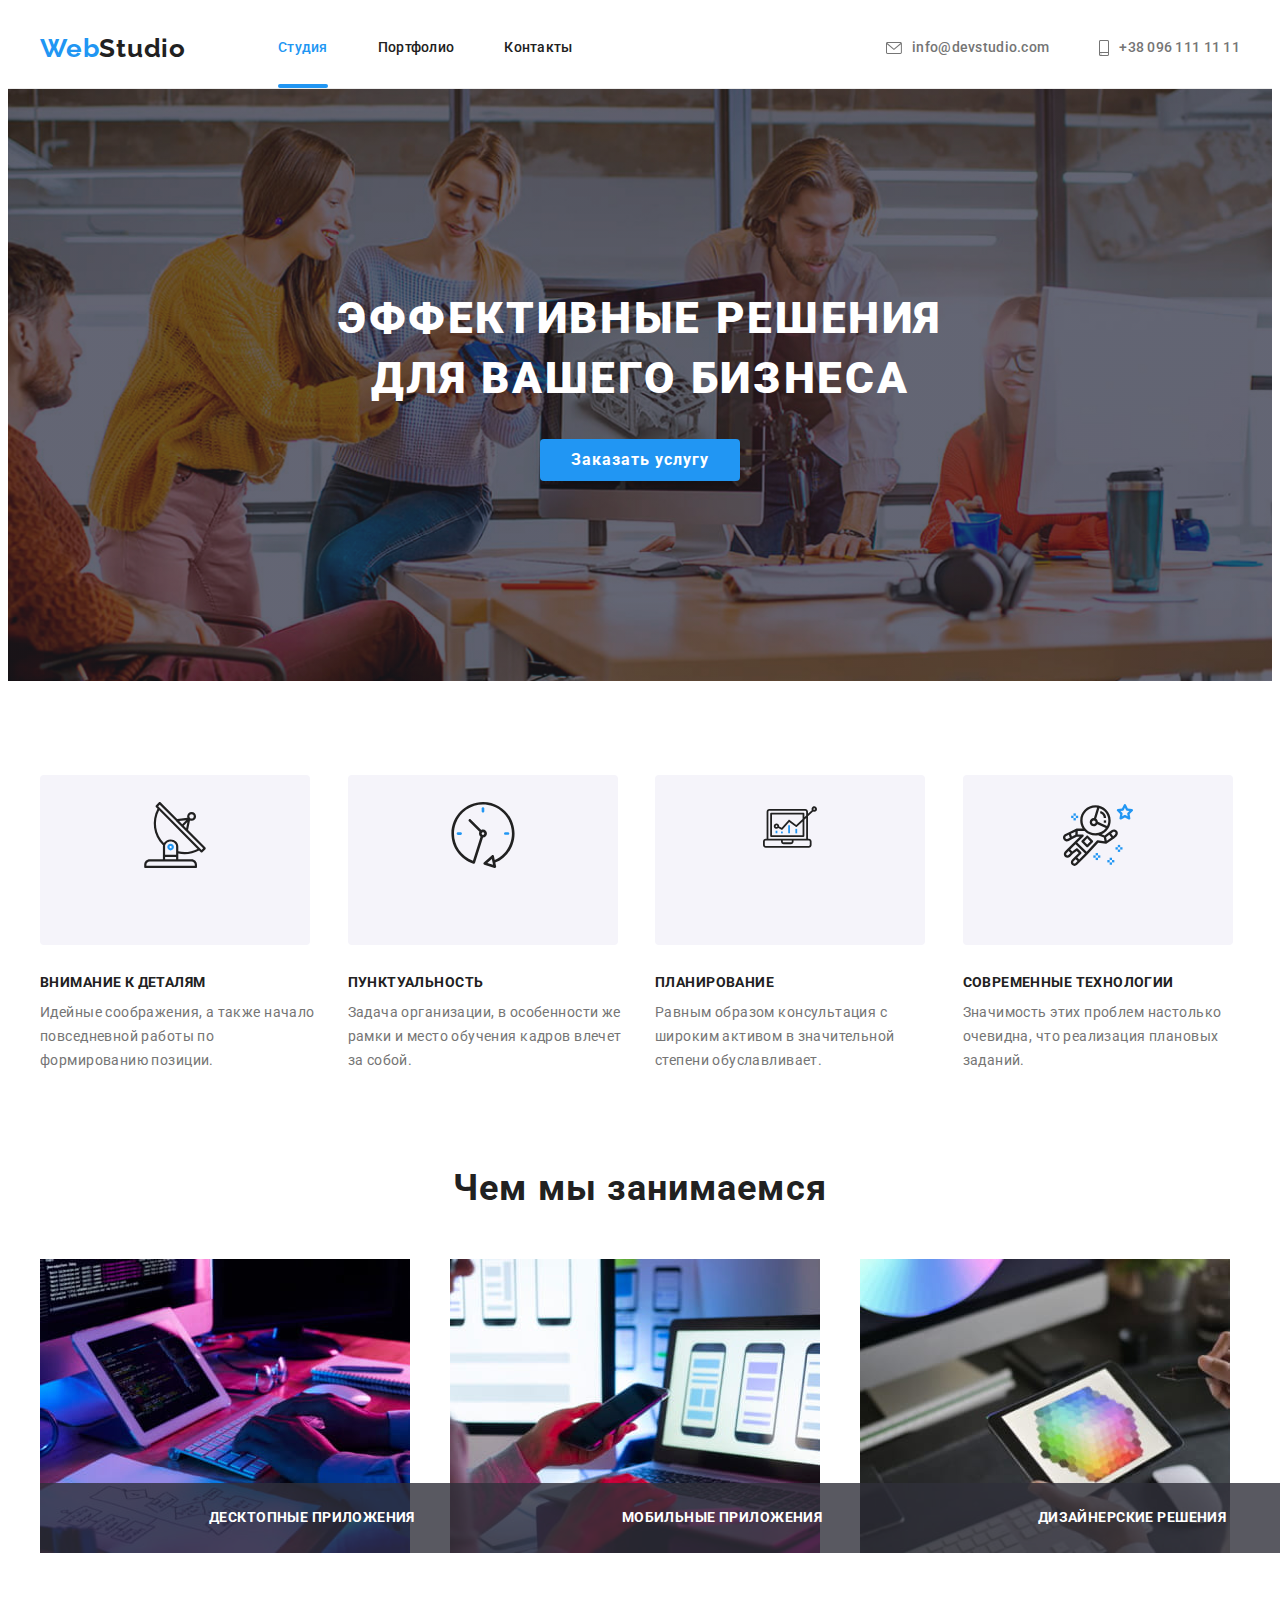
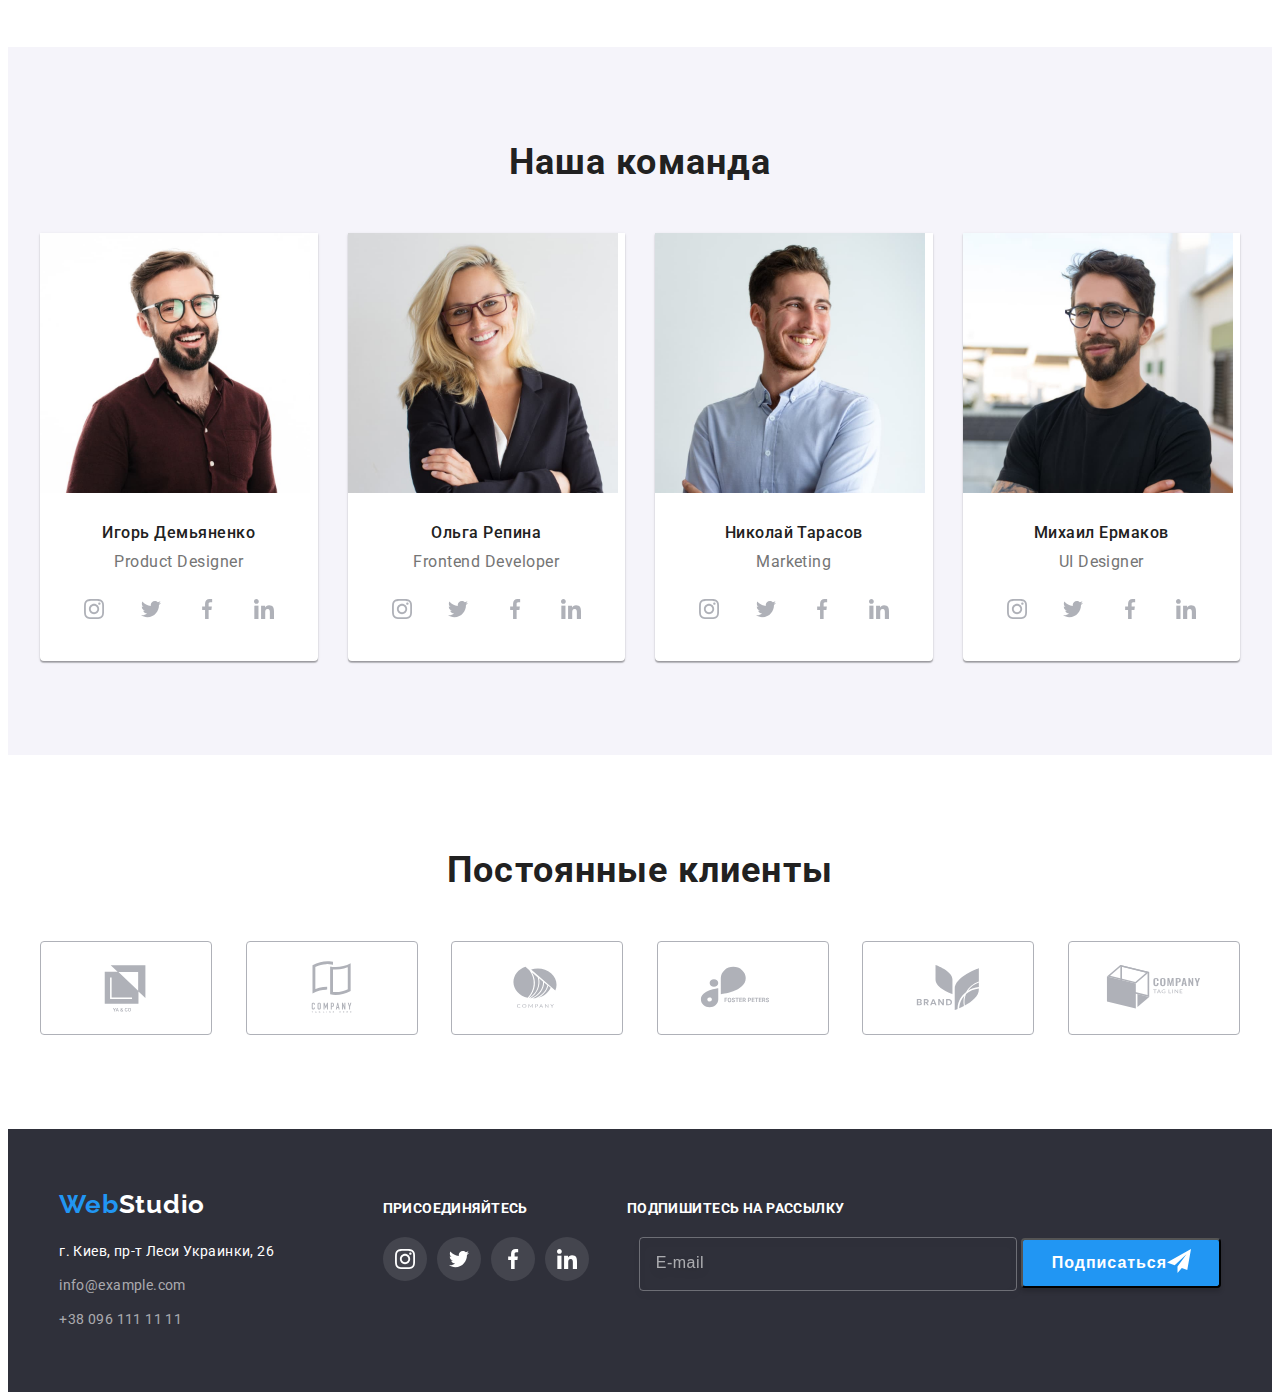
==== commit 96c0badf: "Add  subscrive form to footer" ====
--- a/index.html
+++ b/index.html
@@ -160,7 +160,6 @@
                   width="370"
                   height="294"
                 />
-
                 <h3 class="jobs-list-item-description">Дизайнерские решения</h3>
               </div>
             </li>
@@ -465,8 +464,20 @@
             </li>
           </ul>
         </div>
+
+        <form>
+          <b class="footer-social-info-title">Подпишитесь на рассылку</b>
+          <input
+            class="footer-subscription-input"
+            type="email"
+            name="subscription-email"
+            placeholder="E-mail"
+          />
+          <button class="footer-subscription-button" type="submit">Подписаться</button>
+        </form>
       </div>
     </footer>
+
     <div class="backdrop is-hidden" data-modal>
       <div class="modal">
         <button class="modal-button" data-modal-close>
--- a/css/styles.css
+++ b/css/styles.css
@@ -481,6 +481,7 @@
 .footer-container {
   display: flex;
   align-items: baseline;
+  justify-content: space-around;
 }
 .footer-address-info {
   margin-right: 70px;
@@ -505,6 +506,41 @@
 }
 footer .social-list-item:not(:last-child) {
   margin-right: 10px;
+}
+.footer-subscription-input{
+  padding-left: 16px;
+  margin-left: 12px;
+  width: 358px;
+  height: 50px;
+  background: transparent;
+  border: 1px solid rgba(255, 255, 255, 0.3);
+  filter: drop-shadow(0px 4px 4px rgba(0, 0, 0, 0.15));
+  border-radius: 4px;
+  color: var(--primary-text-color-theme-light);
+}
+.footer-subscription-input::placeholder {
+  padding-top:16px;
+  font-weight: 400;
+  font-size: 16px;
+  line-height: 1.25;
+  letter-spacing: 0.03em;
+  color: rgba(255, 255, 255, 0.6);
+}
+.footer-subscription-button {
+  width: 200px;
+  height: 50px;
+  text-align: left;
+  padding-left: 29px;
+  background: #2196F3 url(/images/icon-send.svg) no-repeat right 28px bottom 13px;
+  box-shadow: 0px 4px 4px rgba(0, 0, 0, 0.15);
+  border-radius: 4px;
+  
+  font-weight: 700;
+  font-size: 16px;
+  line-height: 1.88;
+  letter-spacing: 0.06em;
+  color: #FFFFFF;
+  cursor: pointer;
 }
 
 /* ========= END FOOTER =========*/
